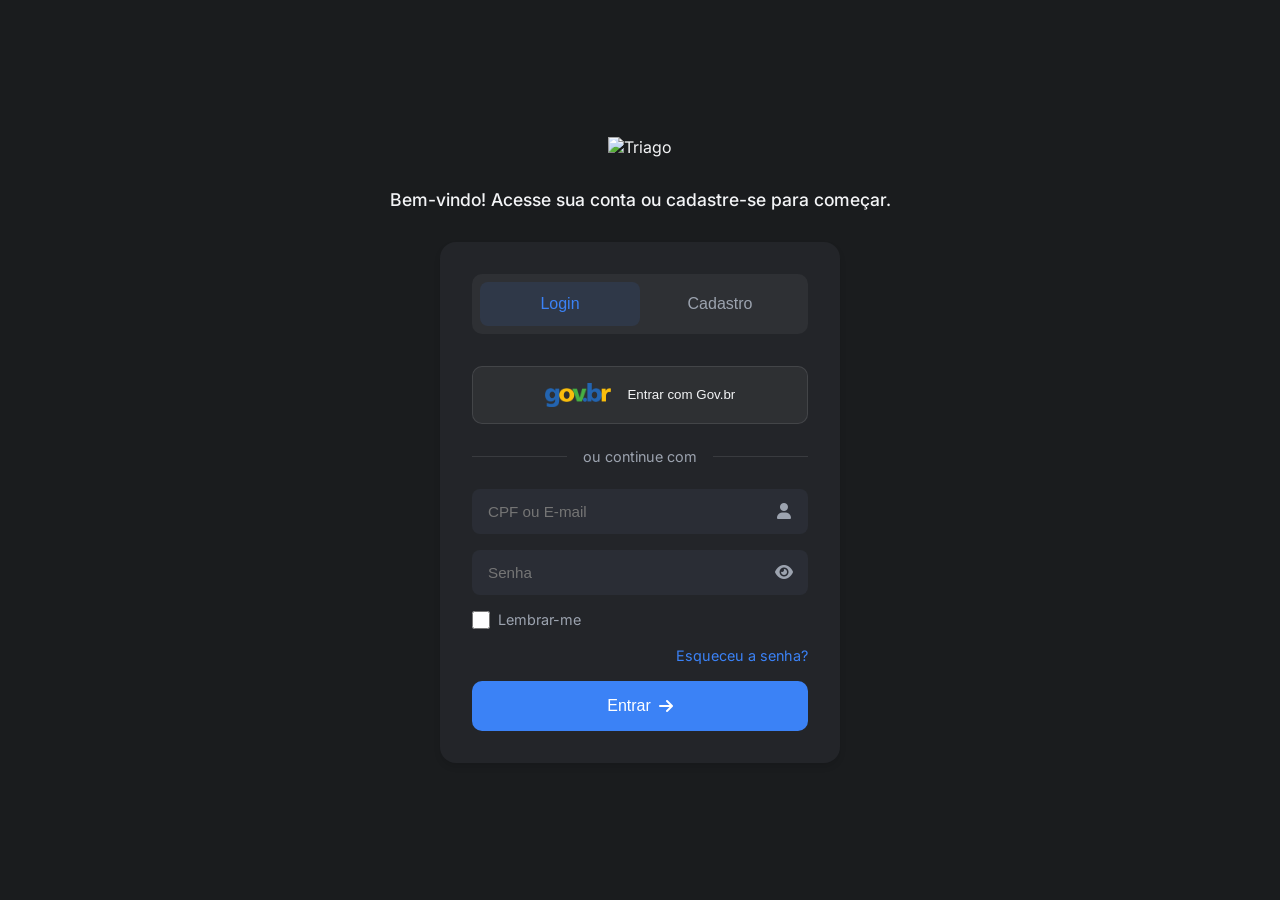
==== index.html @ 984e7c01 "Add files via upload" ====
<!DOCTYPE html>
<html lang="pt-BR">
<head>
    <meta charset="UTF-8">
    <meta name="viewport" content="width=device-width, initial-scale=1.0">
    <title>Triago - Login</title>
    <link rel="stylesheet" href="https://cdnjs.cloudflare.com/ajax/libs/font-awesome/6.0.0/css/all.min.css">
    <style>
        @import url('https://fonts.googleapis.com/css2?family=Inter:wght@400;500;600&display=swap');

        html {
            scroll-behavior: smooth;
        }

        :root {
            --primary: #3b82f6;
            --primary-dark: #1d4ed8;
            --background: #1a1c1e;
            --surface: #232529;
            --input-bg: #2a2d35;
            --requirements-bg: #1e2023;
            --text: #f3f4f6;
            --text-secondary: #9ca3af;
            --error: #ef4444;
            --border-color: rgba(255, 255, 255, 0.1);
        }

        * {
            box-sizing: border-box;
            margin: 0;
            padding: 0;
        }

        body {
            background: var(--background);
            color: var(--text);
            font-family: 'Inter', sans-serif;
            margin: 0;
            padding: 20px;
            min-height: 100vh;
            display: flex;
            flex-direction: column;
            align-items: center;
            justify-content: center;
        }

        .logo-container {
            text-align: center;
            margin-bottom: 2rem;
            animation: fadeIn 0.5s ease;
        }

        .logo-container img {
            width: 120px;
            height: auto;
        }

        .welcome-text {
            text-align: center;
            margin-bottom: 2rem;
            color: var(--text);
            font-size: 1.1rem;
            font-weight: 500;
            animation: fadeIn 0.5s ease 0.2s both;
        }

        .auth-container {
            width: 100%;
            max-width: 400px;
            padding: 2rem;
            background: var(--surface);
            border-radius: 16px;
            box-shadow: 0 4px 6px rgba(0, 0, 0, 0.1);
            animation: slideUp 0.5s ease 0.4s both;
        }

        .auth-tabs {
            display: flex;
            margin-bottom: 2rem;
            background: rgba(255, 255, 255, 0.05);
            border-radius: 10px;
            padding: 0.5rem;
        }

        .auth-tab {
            flex: 1;
            padding: 0.8rem;
            border: none;
            background: none;
            color: var(--text-secondary);
            font-size: 1rem;
            font-weight: 500;
            cursor: pointer;
            border-radius: 8px;
            transition: all 0.3s ease;
        }

        .auth-tab.active {
            background: rgba(59, 130, 246, 0.1);
            color: var(--primary);
        }

        .govbr-button {
            width: 100%;
            padding: 1rem;
            border: 1px solid rgba(255, 255, 255, 0.1);
            border-radius: 10px;
            background: rgba(255, 255, 255, 0.05);
            color: var(--text);
            display: flex;
            align-items: center;
            justify-content: center;
            gap: 1rem;
            cursor: pointer;
            transition: all 0.3s ease;
            margin-bottom: 1.5rem;
            font-weight: 500;
        }

        .govbr-button:hover {
            background: rgba(255, 255, 255, 0.1);
            transform: translateY(-1px);
        }

        .govbr-button img {
            height: 24px;
        }

        .divider {
            text-align: center;
            margin: 1.5rem 0;
            color: var(--text-secondary);
            display: flex;
            align-items: center;
            gap: 1rem;
            font-size: 0.9rem;
        }

        .divider::before,
        .divider::after {
            content: '';
            flex: 1;
            height: 1px;
            background: rgba(255, 255, 255, 0.1);
        }

        .input-field {
            width: 100%;
            padding: 0.875rem 1rem;
            background: var(--input-bg);
            border: none;
            border-radius: 8px;
            color: var(--text);
            font-size: 0.95rem;
            transition: all 0.3s ease;
        }

        .input-field:focus {
            outline: none;
            box-shadow: 0 0 0 2px rgba(59, 130, 246, 0.3);
        }

        .input-group {
            position: relative;
            margin-bottom: 1rem;
            display: flex;
            align-items: center;
        }

        .input-group input {
            width: 100%;
            padding: 0.875rem 1rem;
            padding-right: 2.5rem;
            background: var(--input-bg);
            border: none;
            border-radius: 8px;
            color: var(--text);
            font-size: 0.95rem;
            transition: all 0.3s ease;
        }

        .input-group .icon-wrapper {
            position: absolute;
            right: 0.75rem;
            top: 50%;
            transform: translateY(-50%);
            color: var(--text-secondary);
            cursor: pointer;
            transition: all 0.3s ease;
            padding: 0.25rem;
            border-radius: 50%;
            z-index: 10;
            display: flex;
            align-items: center;
            justify-content: center;
            background: transparent;
            pointer-events: auto;
            width: 24px;
            height: 24px;
            -webkit-appearance: none;
        }

        .input-group .icon-wrapper i,
        .input-group .icon-wrapper .fas {
            color: var(--text-secondary) !important;
            font-size: 1rem;
            pointer-events: none;
            display: flex;
            align-items: center;
            justify-content: center;
            width: 100%;
            height: 100%;
        }

        .input-group .icon-wrapper:hover {
            color: var(--text);
            background: rgba(255, 255, 255, 0.1);
        }

        .input-group .icon-wrapper:hover i,
        .input-group .icon-wrapper:hover .fas {
            color: var(--text) !important;
        }

        /* Ensure icons stay visible */
        .input-group input:focus + .icon-wrapper,
        .input-group input:active + .icon-wrapper,
        .input-group input:hover + .icon-wrapper {
            opacity: 1;
            visibility: visible;
        }

        .requirements-field {
            width: 100%;
            padding: 0.875rem 1rem;
            background: var(--input-bg);
            border: none;
            border-radius: 8px;
            color: var(--text-secondary);
            font-size: 0.95rem;
            margin-bottom: 1rem;
        }

        .requirements-field span {
            display: block;
            margin-bottom: 0.5rem;
            color: var(--text-secondary);
        }

        .requirements-field ul {
            list-style: none;
            padding: 0;
            margin: 0;
        }

        .requirements-field li {
            display: flex;
            align-items: center;
            gap: 0.5rem;
            margin: 0.375rem 0;
            color: var(--text-secondary);
            font-size: 0.875rem;
        }

        .requirements-field li i {
            font-size: 0.625rem;
            width: 12px;
            height: 12px;
            display: flex;
            align-items: center;
            justify-content: center;
            border-radius: 50%;
            background: rgba(255, 255, 255, 0.1);
        }

        .requirements-field li.valid {
            color: var(--text);
        }

        .requirements-field li.valid i {
            background: var(--primary);
            color: var(--text);
        }

        .checkbox-group {
            display: flex;
            align-items: center;
            gap: 0.5rem;
            margin: 1rem 0;
        }

        .checkbox-group input[type="checkbox"] {
            width: 18px;
            height: 18px;
            accent-color: var(--primary);
        }

        .checkbox-group label {
            color: var(--text-secondary);
            font-size: 0.9rem;
        }

        .checkbox-group label a {
            color: var(--primary);
            text-decoration: none;
        }

        .auth-links {
            text-align: right;
            margin: 1rem 0;
        }

        .auth-links a {
            color: var(--primary);
            text-decoration: none;
            font-size: 0.9rem;
            transition: all 0.3s ease;
        }

        .auth-links a:hover {
            color: var(--primary-dark);
            text-decoration: underline;
        }

        .btn {
            width: 100%;
            padding: 1rem;
            border: none;
            border-radius: 10px;
            font-size: 1rem;
            font-weight: 500;
            cursor: pointer;
            display: flex;
            align-items: center;
            justify-content: center;
            gap: 0.5rem;
            transition: all 0.3s ease;
        }

        .btn-primary {
            background: var(--primary);
            color: white;
        }

        .btn-primary:hover {
            background: var(--primary-dark);
            transform: translateY(-1px);
        }

        #loginForm, #cadastroForm {
            display: none;
            opacity: 0;
            transform: translateY(10px);
            transition: all 0.3s ease;
        }

        #loginForm.active, #cadastroForm.active {
            display: block;
            opacity: 1;
            transform: translateY(0);
        }

        .error-message {
            color: var(--error);
            font-size: 0.85rem;
            margin-top: 0.5rem;
            display: none;
            animation: fadeIn 0.3s ease;
        }

        @keyframes fadeIn {
            from { opacity: 0; transform: translateY(-5px); }
            to { opacity: 1; transform: translateY(0); }
        }

        @keyframes slideUp {
            from {
                opacity: 0;
                transform: translateY(20px);
            }
            to {
                opacity: 1;
                transform: translateY(0);
            }
        }

        @media (max-width: 480px) {
            body {
                padding: 16px;
            }

            .auth-container {
                padding: 1.5rem;
            }

            .welcome-text {
                font-size: 1rem;
            }
        }

        /* Toast container styles */
        .toast-container {
            position: fixed;
            top: 1rem;
            right: 1rem;
            z-index: 1000;
        }

        .toast {
            background: var(--surface);
            color: var(--text);
            padding: 1rem;
            border-radius: 8px;
            margin-bottom: 0.5rem;
            display: flex;
            align-items: center;
            gap: 0.5rem;
            box-shadow: 0 4px 6px rgba(0, 0, 0, 0.1);
            animation: slideIn 0.3s ease;
        }

        .toast.error {
            background: #ef4444;
        }

        .toast.success {
            background: #10b981;
        }

        @keyframes slideIn {
            from { transform: translateX(100%); opacity: 0; }
            to { transform: translateX(0); opacity: 1; }
        }

        /* Specific styles for the calendar icon */
        input[type="date"] {
            color-scheme: dark;
        }
        
        input[type="date"]::-webkit-calendar-picker-indicator {
            filter: invert(1);
            cursor: pointer;
            opacity: 0.7;
            background: transparent;
        }

        input[type="date"]::-webkit-calendar-picker-indicator:hover {
            opacity: 1;
        }

        /* Hide default calendar icon */
        input[type="date"]::-webkit-inner-spin-button,
        input[type="date"]::-webkit-calendar-picker-indicator {
            display: none;
            -webkit-appearance: none;
        }

        #cadastroCPF {
            letter-spacing: 1px;
        }

        .input-group input[type="date"] {
            padding-right: 1rem;
        }

        .input-group input[type="date"] + .icon-wrapper {
            pointer-events: none;
        }

        /* Additional password field specific styles */
        input[type="password"] {
            -webkit-text-security: disc !important;
            -webkit-appearance: none !important;
            appearance: none !important;
        }

        input[type="password"]::-webkit-inner-spin-button,
        input[type="password"]::-webkit-outer-spin-button,
        input[type="password"]::-webkit-search-cancel-button {
            -webkit-appearance: none !important;
            appearance: none !important;
            display: none !important;
        }

        /* Force hide any browser specific password reveal icons */
        input[type="password"]::-ms-reveal,
        input[type="password"]::-ms-clear {
            display: none !important;
            width: 0 !important;
            height: 0 !important;
        }

        /* Ensure custom icon remains visible and properly styled */
        .input-group input[type="password"] + .icon-wrapper i {
            color: var(--text-secondary) !important;
            opacity: 1 !important;
            display: flex !important;
            align-items: center !important;
            justify-content: center !important;
        }

        .scroll-to-top {
            position: fixed;
            bottom: 20px;
            right: 20px;
            background: var(--primary);
            color: white;
            width: 40px;
            height: 40px;
            border-radius: 50%;
            display: flex;
            align-items: center;
            justify-content: center;
            cursor: pointer;
            opacity: 0;
            visibility: hidden;
            transition: all 0.3s ease;
            box-shadow: 0 2px 10px rgba(0, 0, 0, 0.2);
            z-index: 1000;
        }

        .scroll-to-top.visible {
            opacity: 1;
            visibility: visible;
        }

        .scroll-to-top:hover {
            background: var(--primary-dark);
            transform: translateY(-2px);
        }
    </style>
</head>
<body>
    <div id="toastContainer" class="toast-container"></div>

    <div class="logo-container">
        <img src="logo.png" alt="Triago">
    </div>

    <div class="welcome-text">
        Bem-vindo! Acesse sua conta ou cadastre-se para começar.
            </div>

    <div class="auth-container">
            <div class="auth-tabs">
                <button class="auth-tab active" onclick="switchTab('login')">Login</button>
                <button class="auth-tab" onclick="switchTab('cadastro')">Cadastro</button>
            </div>

        <!-- Login Form -->
        <div id="loginForm" class="active">
                <button class="govbr-button" onclick="loginWithGovBr()">
                    <img src="govbr-logo.png" alt="Gov.br">
                Entrar com Gov.br
                </button>

            <div class="divider">ou continue com</div>

            <div class="input-group">
                <input type="text" id="username" placeholder="CPF ou E-mail" autocomplete="username">
                <div class="icon-wrapper">
                    <i class="fas fa-user"></i>
                </div>
                <div class="error-message" id="username-error"></div>
            </div>

            <div class="input-group">
                <input type="password" id="password" placeholder="Senha" autocomplete="current-password">
                <div class="icon-wrapper" onclick="togglePassword('password')">
                    <i class="fas fa-eye"></i>
                </div>
                <div class="error-message" id="password-error"></div>
            </div>

            <div class="checkbox-group">
                <input type="checkbox" id="lembrar">
                <label for="lembrar">Lembrar-me</label>
                </div>

            <div class="auth-links">
                <a href="#" onclick="showResetPassword()">Esqueceu a senha?</a>
            </div>

            <button class="btn btn-primary" onclick="handleLogin()">
                Entrar <i class="fas fa-arrow-right"></i>
            </button>
        </div>

        <!-- Cadastro Form -->
        <div id="cadastroForm">
            <div class="input-group">
                <input type="text" id="cadastroNome" placeholder="Nome completo" autocomplete="name">
                <div class="icon-wrapper">
                    <i class="fas fa-user"></i>
                </div>
                <div class="error-message" id="nome-error"></div>
                </div>

            <div class="input-group">
                <input type="text" id="cadastroCPF" placeholder="CPF" maxlength="14" autocomplete="off">
                <div class="icon-wrapper">
                    <i class="fas fa-id-card"></i>
                </div>
                <div class="error-message" id="cpf-error"></div>
                </div>

            <div class="input-group">
                <input type="date" id="cadastroNascimento" placeholder="Data de Nascimento" max="9999-12-31">
                <div class="icon-wrapper">
                    <i class="fas fa-calendar-alt"></i>
                </div>
                <div class="error-message" id="nascimento-error"></div>
            </div>

            <div class="input-group">
                <input type="email" id="cadastroEmail" placeholder="E-mail" autocomplete="email">
                <div class="icon-wrapper">
                    <i class="fas fa-envelope"></i>
                </div>
                <div class="error-message" id="email-error"></div>
            </div>

            <div class="input-group">
                <input type="tel" id="cadastroTelefone" placeholder="Telefone" maxlength="15" autocomplete="tel">
                <div class="icon-wrapper">
                    <i class="fas fa-phone"></i>
                </div>
                <div class="error-message" id="telefone-error"></div>
            </div>

            <div class="input-group">
                <input type="password" id="cadastroSenha" class="input-field" placeholder="Senha" autocomplete="new-password">
                <div class="icon-wrapper" onclick="togglePassword('cadastroSenha')">
                    <i class="fas fa-eye"></i>
                </div>
            </div>

            <div class="requirements-field">
                <span>A senha deve conter:</span>
                <ul>
                    <li><i class="fas fa-circle"></i> Mínimo de 8 caracteres</li>
                    <li><i class="fas fa-circle"></i> Uma letra maiúscula</li>
                    <li><i class="fas fa-circle"></i> Um número</li>
                    <li><i class="fas fa-circle"></i> Um caractere especial (!@#$%^&*)</li>
                </ul>
    </div>

            <div class="input-group">
                <input type="password" id="confirmSenha" class="input-field" placeholder="Confirmar senha" autocomplete="new-password">
                <div class="icon-wrapper" onclick="togglePassword('confirmSenha')">
                    <i class="fas fa-eye"></i>
                </div>
            </div>

            <div class="checkbox-group">
                <input type="checkbox" id="termos">
                <label for="termos">Li e aceito os <a href="#" onclick="showTerms()">termos de uso</a></label>
            </div>

            <button class="btn btn-primary" onclick="handleCadastro()">
                Criar conta <i class="fas fa-user-plus"></i>
            </button>
        </div>
    </div>

    <button class="scroll-to-top" onclick="scrollToTop()" title="Voltar ao topo">
        <i class="fas fa-arrow-up"></i>
    </button>

    <script>
        // Função para alternar visibilidade da senha
        function togglePassword(inputId) {
            const input = document.getElementById(inputId);
            const icon = input.nextElementSibling.querySelector('i');
            
            if (input.type === 'password') {
                input.type = 'text';
                icon.classList.remove('fa-eye');
                icon.classList.add('fa-eye-slash');
            } else {
                input.type = 'password';
                icon.classList.remove('fa-eye-slash');
                icon.classList.add('fa-eye');
            }
            
            // Mantém o foco no input
            input.focus();
        }

        // Adiciona listeners para manter os ícones visíveis
        document.addEventListener('DOMContentLoaded', function() {
            const inputs = document.querySelectorAll('.input-group input');
            
            inputs.forEach(input => {
                const iconWrapper = input.nextElementSibling;
                if (iconWrapper && iconWrapper.classList.contains('icon-wrapper')) {
                    iconWrapper.style.opacity = '1';
                    iconWrapper.style.visibility = 'visible';
                }
            });
        });

        // Função para salvar os dados do usuário
        function handleCadastro() {
            const nome = document.getElementById('cadastroNome').value;
            const email = document.getElementById('cadastroEmail').value;
            const cpf = document.getElementById('cadastroCPF').value;
            const nascimento = document.getElementById('cadastroNascimento').value;
            const senha = document.getElementById('cadastroSenha').value;
            const confirmSenha = document.getElementById('confirmSenha').value;
            const termos = document.getElementById('termos').checked;
            const telefone = document.getElementById('cadastroTelefone').value;
            
            // Validação de campos obrigatórios
            if (!nome || !email || !cpf || !nascimento || !senha || !confirmSenha || !telefone) {
                showToast('Por favor, preencha todos os campos obrigatórios', 'error');
                return;
            }
            
            // Validações existentes...
            
            // Salvar dados do usuário
            const userData = {
                nome,
                email,
                cpf,
                nascimento,
                telefone,
                idade: SecurityUtils.calculateAge(nascimento),
                senha: SecurityUtils.hashPassword(senha),
                dataCadastro: new Date().toISOString()
            };
            
            // Salvar no localStorage
            localStorage.setItem('userData', JSON.stringify(userData));
            
            showToast('Conta criada com sucesso!', 'success');
            
            setTimeout(() => {
                switchTab('login');
            }, 1500);
        }

        // Função para formatar telefone
        function formatTelefone(telefone) {
            telefone = telefone.replace(/\D/g, '');
            if (telefone.length === 11) {
                return telefone.replace(/^(\d{2})(\d{5})(\d{4})$/, '($1) $2-$3');
            } else if (telefone.length === 10) {
                return telefone.replace(/^(\d{2})(\d{4})(\d{4})$/, '($1) $2-$3');
            }
            return telefone;
        }

        // Adicionar máscara ao telefone
        document.addEventListener('DOMContentLoaded', function() {
            const telefoneInput = document.getElementById('cadastroTelefone');
            if (telefoneInput) {
                telefoneInput.addEventListener('input', function(e) {
                    let value = e.target.value.replace(/\D/g, '');
                    if (value.length <= 11) {
                        e.target.value = formatTelefone(value);
                    }
                });
            }
        });

        // Função para formatar data
        function formatarData(data) {
            if (!data) return '-';
            const [ano, mes, dia] = data.split('-');
            return `${dia}/${mes}/${ano}`;
        }

        // Carregar dados do usuário
        document.addEventListener('DOMContentLoaded', function() {
            const userData = JSON.parse(localStorage.getItem('userData'));
            if (userData) {
                if (document.querySelector('.user-name')) {
                    document.querySelector('.user-name').textContent = userData.nome || 'Usuário';
                }
                if (document.getElementById('infoNome')) {
                    document.getElementById('infoNome').textContent = userData.nome || '-';
                }
                if (document.getElementById('infoCPF')) {
                    document.getElementById('infoCPF').textContent = userData.cpf || '-';
                }
                if (document.getElementById('infoEmail')) {
                    document.getElementById('infoEmail').textContent = userData.email || '-';
                }
                if (document.getElementById('infoNascimento')) {
                    document.getElementById('infoNascimento').textContent = formatarData(userData.nascimento) || '-';
                }
                if (document.getElementById('infoTelefone')) {
                    document.getElementById('infoTelefone').textContent = userData.telefone || '-';
                }
            }
        });

        // Função para controlar o botão de voltar ao topo
        window.onscroll = function() {
            const scrollButton = document.querySelector('.scroll-to-top');
            if (document.body.scrollTop > 20 || document.documentElement.scrollTop > 20) {
                scrollButton.classList.add('visible');
            } else {
                scrollButton.classList.remove('visible');
            }
        };

        function scrollToTop() {
            window.scrollTo({
                top: 0,
                behavior: 'smooth'
            });
        }
    </script>
    <script src="app.js"></script>
</body>
</html>
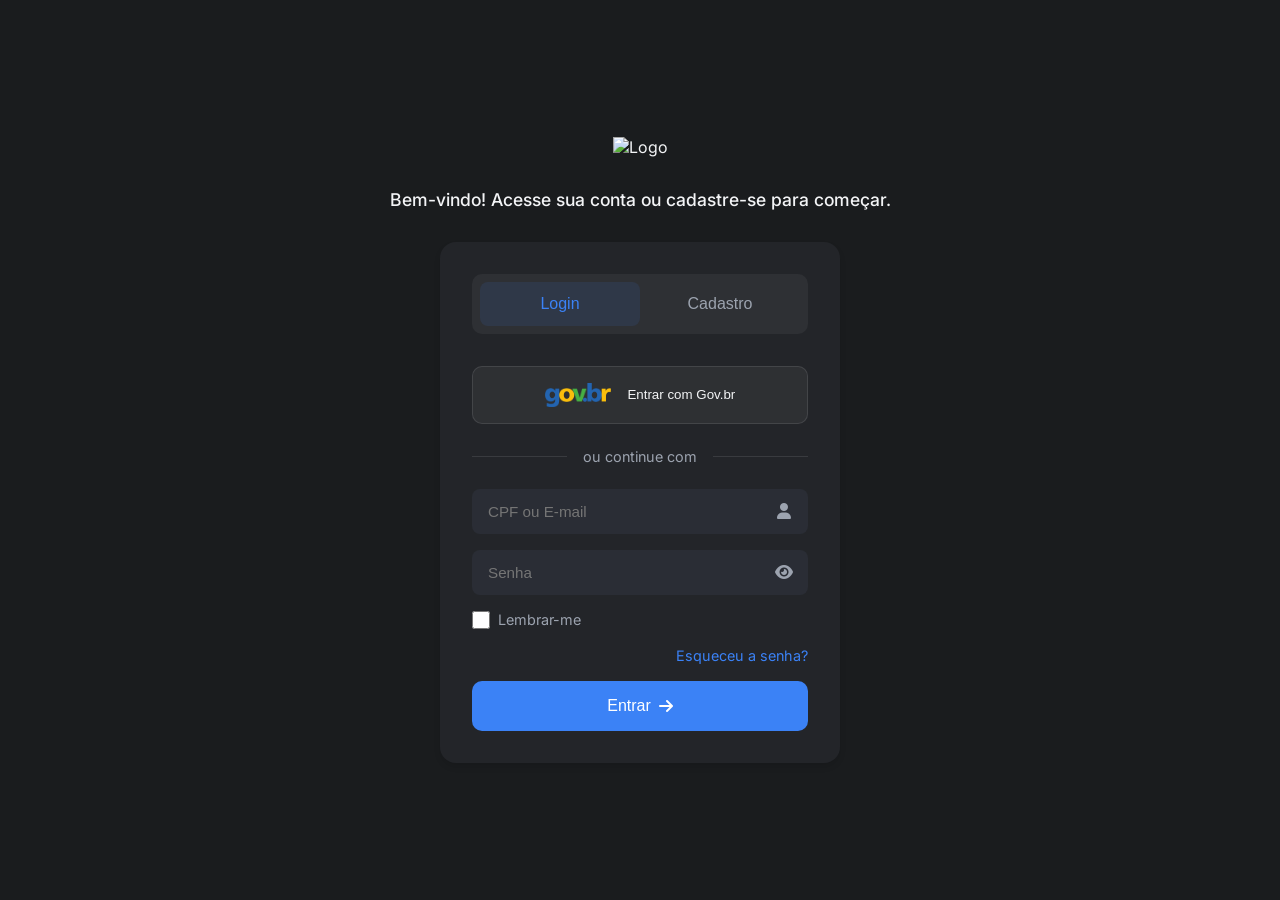
==== commit 4938e599: "Update index.html" ====
--- a/index.html
+++ b/index.html
@@ -534,7 +534,7 @@
     <div id="toastContainer" class="toast-container"></div>
 
     <div class="logo-container">
-        <img src="logo.png" alt="Triago">
+        <img src="https://raw.githubusercontent.com/MapheBR/TriagoVirtual/main/Logo.png" alt="Logo">
     </div>
 
     <div class="welcome-text">
@@ -816,4 +816,4 @@
     </script>
     <script src="app.js"></script>
 </body>
-</html>+</html>
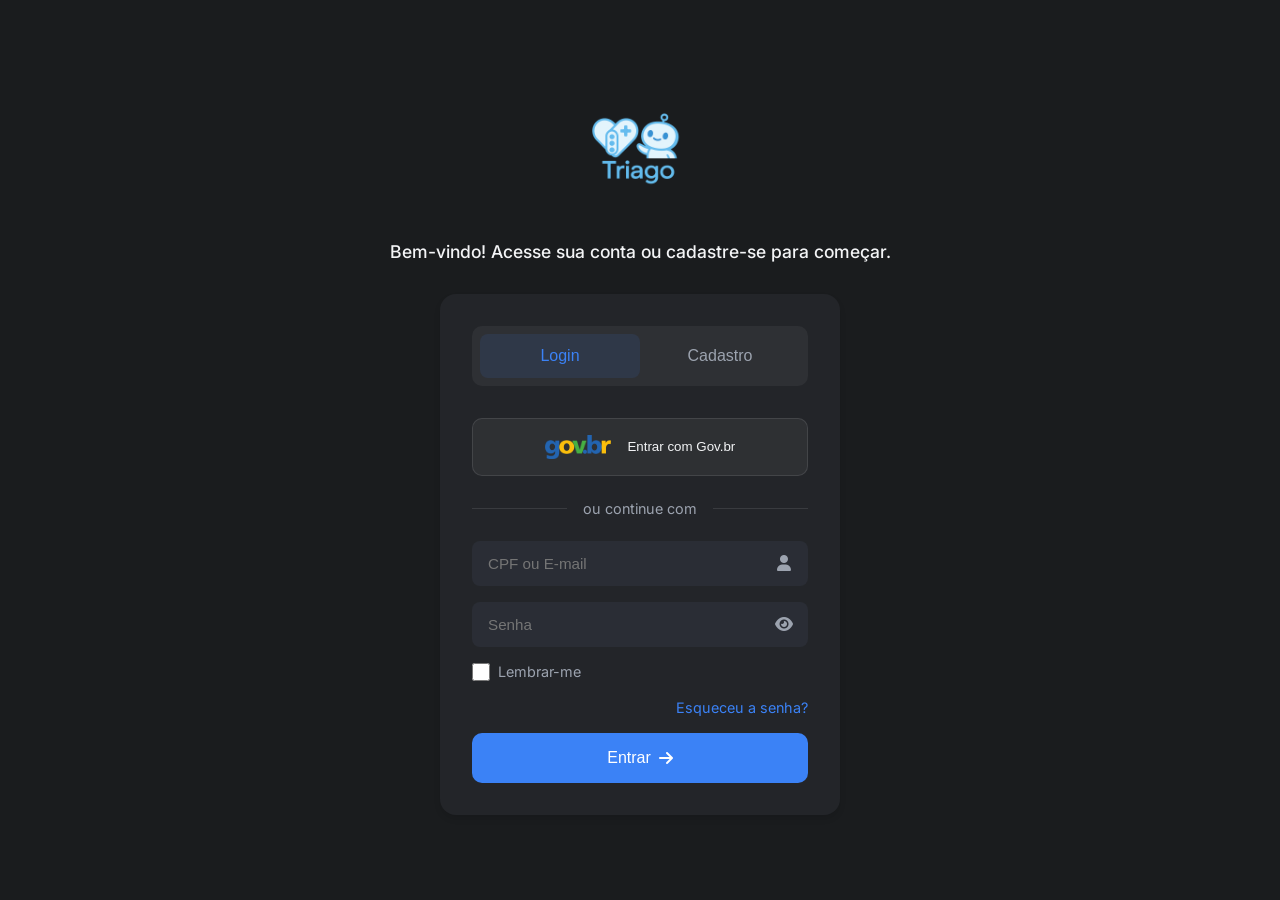
==== commit c752b3aa: "Update index.html" ====
--- a/index.html
+++ b/index.html
@@ -534,7 +534,7 @@
     <div id="toastContainer" class="toast-container"></div>
 
     <div class="logo-container">
-        <img src="https://raw.githubusercontent.com/MapheBR/TriagoVirtual/main/Logo.png" alt="Logo">
+        <img src="Logo.png" alt="Triago">
     </div>
 
     <div class="welcome-text">
